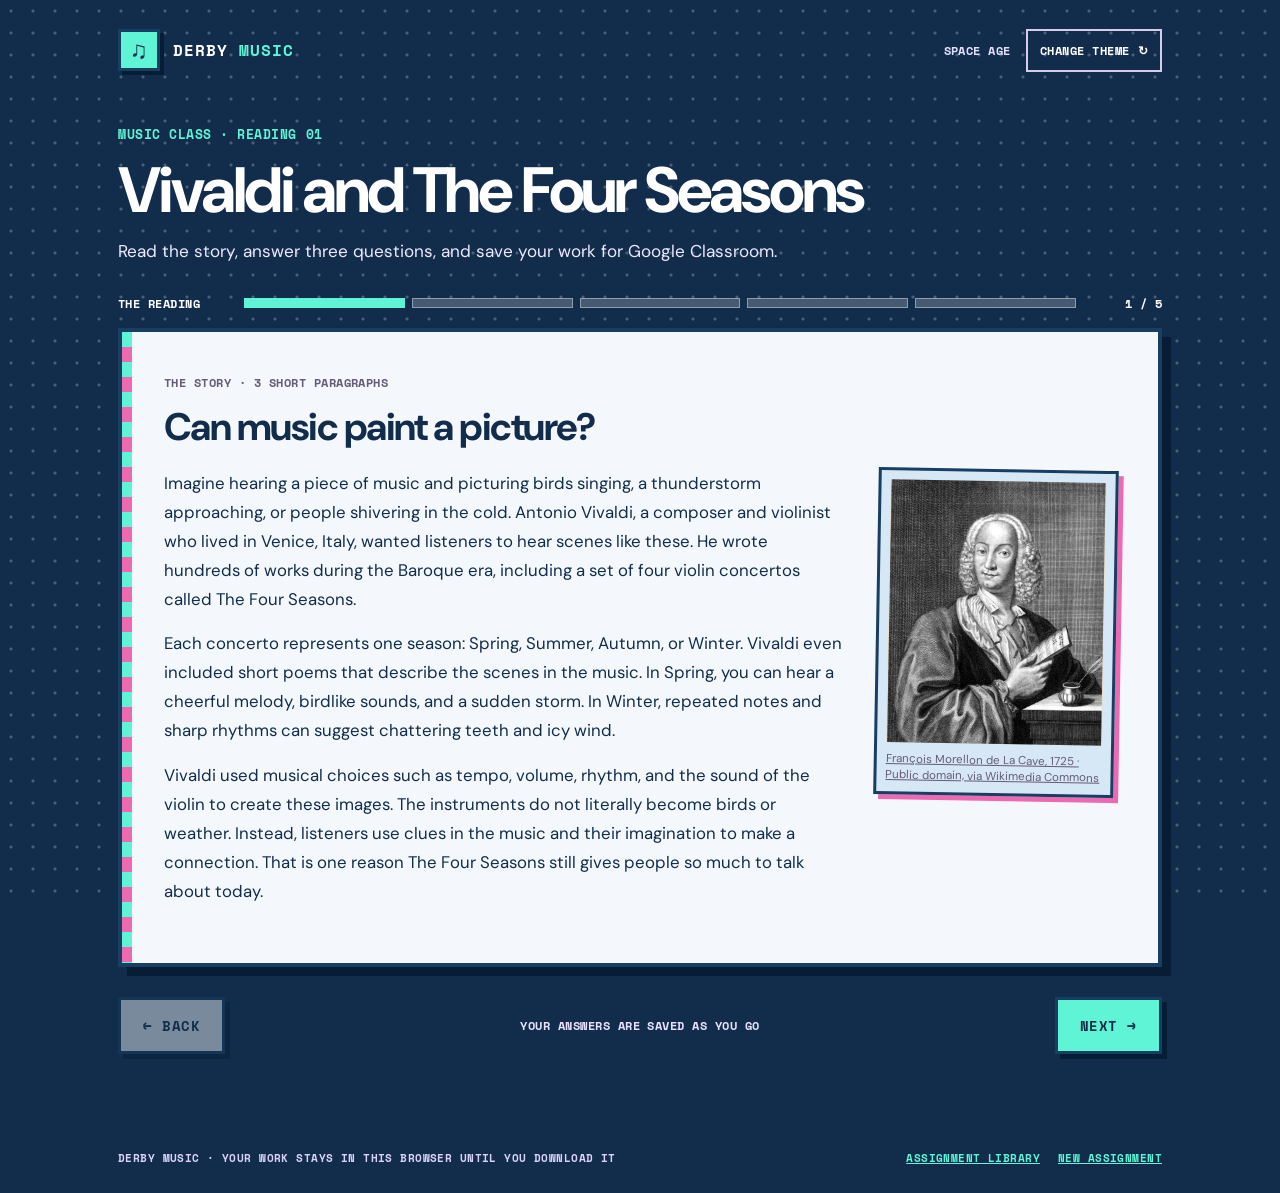
==== index.html @ b4097878 "Publish assignment: vivaldi-four-seasons" ====
<!doctype html>
<html lang="en">
<head>
  <meta charset="utf-8">
  <meta name="viewport" content="width=device-width,initial-scale=1">
  <meta name="theme-color" content="#24194f">
  <meta name="description" content="Read, respond, and download your completed music assignment.">
  <title>Vivaldi and The Four Seasons · Derby Music</title>
  <link rel="icon" type="image/svg+xml" href="data:image/svg+xml,%3Csvg xmlns='http://www.w3.org/2000/svg' viewBox='0 0 64 64'%3E%3Crect width='64' height='64' rx='12' fill='%2324194f'/%3E%3Cpath d='M37 12v31a9 9 0 1 1-5-8V18l20-5v22a9 9 0 1 1-5-8V8z' fill='%23ffd956'/%3E%3C/svg%3E">
  <link rel="stylesheet" href="style.css?v=20261005-3">
  <script src="assignment.js?v=1791205304197" defer></script>
  <script src="app.js?v=20261005-4" defer></script>
</head>
<body>
  <div class="pixel-sky" aria-hidden="true"></div>
  <div class="shell">
    <header class="topbar">
      <div class="brand"><span class="brand-mark" aria-hidden="true">♫</span><span>DERBY <b>MUSIC</b></span></div>
      <div class="top-actions"><span id="themeLabel" class="theme-label"></span><button id="themeButton" class="small-button" type="button" title="Change theme">CHANGE THEME <span aria-hidden="true">↻</span></button></div>
    </header>
    <main id="assignmentView">
      <div class="heading"><div class="kicker" id="eyebrow"></div><h1 id="title"></h1><p class="subhead">Read the story, answer three questions, and save your work for Google Classroom.</p></div>
      <div class="progress-wrap"><span id="stepLabel"></span><div class="segments" id="segments" aria-label="Assignment progress"></div><span id="stepCounter"></span></div>
      <section class="card" id="stage" aria-live="polite"></section>
      <nav class="navigation" aria-label="Assignment pages"><button id="backButton" type="button" class="nav-button secondary">← BACK</button><span class="nav-hint" id="navHint"></span><button id="nextButton" type="button" class="nav-button primary">NEXT →</button></nav>
      <p id="status" class="status" role="status"></p>
    </main>
    <section id="builderView" class="builder" hidden>
      <div class="heading"><div class="kicker">TEACHER BUILDER</div><h1>Make an assignment</h1><p class="subhead">Build it here, save a local draft anytime, or publish it permanently for a short Classroom-ready link.</p></div>
      <div class="builder-card"><label for="editor">Assignment content (JSON)</label><textarea id="editor" spellcheck="false"></textarea><p class="builder-help">Keep three reading paragraphs, one multiple-choice question with options, and two short-answer questions. For new images, use a direct HTTPS image URL and include credit and source.</p><div class="builder-actions"><button id="previewButton" class="nav-button primary" type="button">PREVIEW ASSIGNMENT</button><button id="publishButton" class="nav-button primary" type="button">PUBLISH PERMANENTLY</button><button id="saveButton" class="nav-button secondary" type="button">SAVE DRAFT</button><button id="copyButton" class="nav-button secondary" type="button">COPY DRAFT LINK</button><a class="nav-button secondary button-link" href="?library=1">VIEW LIBRARY</a></div><p id="builderStatus" class="status" role="status"></p></div>
    </section>
    <section id="libraryView" class="library" hidden>
      <div class="heading"><div class="kicker">TEACHER LIBRARY</div><h1>Music assignments</h1><p class="subhead">Open an assignment, copy its student link for Google Classroom, or use one as the starting point for a new assignment.</p></div>
      <div class="library-toolbar">
        <a class="nav-button primary button-link" href="?builder=1">+ NEW ASSIGNMENT</a>
        <button id="exportButton" class="nav-button secondary" type="button">EXPORT DRAFTS</button>
        <button id="importButton" class="nav-button secondary" type="button">IMPORT DRAFTS</button>
        <input id="importFile" type="file" accept="application/json,.json" hidden>
      </div>
      <div class="library-search-wrap"><label for="librarySearch">Find assignment</label><input id="librarySearch" class="library-search" type="search" placeholder="Search by title…" autocomplete="off"></div>
      <p id="libraryStatus" class="status" role="status"></p>
      <div id="libraryList" class="library-grid" aria-live="polite"></div>
      <p id="libraryEmpty" class="library-empty" hidden>No assignments match your search.</p>
    </section>
    <footer><span>DERBY MUSIC · YOUR WORK STAYS IN THIS BROWSER UNTIL YOU DOWNLOAD IT</span><div class="footer-links"><a id="libraryLink" href="?library=1">ASSIGNMENT LIBRARY</a><a id="teacherLink" href="?builder=1">NEW ASSIGNMENT</a></div></footer>
  </div>
</body>
</html>
---- style.css ----
@import url('https://fonts.googleapis.com/css2?family=DM+Sans:wght@400;500;600;700;800&family=Space+Mono:wght@400;700&display=swap');
:root{--ink:#211841;--paper:#fff9e8;--bg:#24194f;--accent:#ffd951;--accent2:#f36c8a;--edge:#211841;--soft:#efe7d1;--muted:#665c77;--shadow:#160e34;--pattern:radial-gradient(circle at 1px 1px,#ffffff17 1px,transparent 0);color-scheme:light}
*{box-sizing:border-box}html{font-size:16px}body{margin:0;background:var(--bg);color:var(--ink);font-family:'DM Sans',Arial,sans-serif;min-height:100vh;transition:background .3s}button,textarea,input{font:inherit}button{cursor:pointer}button:focus-visible,input:focus-visible,textarea:focus-visible,a:focus-visible{outline:3px solid var(--accent2);outline-offset:3px}button:disabled{cursor:not-allowed;opacity:.46}.pixel-sky{position:fixed;inset:0;pointer-events:none;background-image:var(--pattern);background-size:22px 22px;opacity:.7}.shell{position:relative;max-width:1100px;margin:auto;padding:0 28px}.topbar{min-height:100px;display:flex;align-items:center;justify-content:space-between;gap:20px;color:#fff}.brand{display:flex;align-items:center;gap:13px;font:700 1rem 'Space Mono',monospace;letter-spacing:.06em}.brand b{color:var(--accent)}.brand-mark{display:grid;place-items:center;width:42px;height:42px;background:var(--accent);border:3px solid var(--edge);box-shadow:4px 4px 0 var(--shadow);color:var(--ink);font:700 1.5rem Georgia,serif}.top-actions{display:flex;align-items:center;gap:15px}.theme-label,.small-button,.kicker,.progress-wrap,.nav-button,.nav-hint,.eyebrow-card,.question-number,footer,.builder label{font-family:'Space Mono',monospace;font-weight:700;letter-spacing:.04em}.theme-label{font-size:.78rem;text-transform:uppercase;color:#e4dffc}.small-button{background:transparent;border:2px solid #d5ccea;color:white;padding:10px 12px;font-size:.78rem;white-space:nowrap}.small-button:hover{background:#ffffff20}.heading{color:white;margin:24px 0 30px}.kicker{color:var(--accent);font-size:.82rem}.heading h1{font-size:clamp(2.15rem,5vw,4rem);line-height:1.08;letter-spacing:-.05em;max-width:950px;margin:12px 0 14px}.subhead{font-size:1.07rem;line-height:1.5;margin:0;color:#eee8ff;max-width:670px}.progress-wrap{display:grid;grid-template-columns:110px 1fr 70px;gap:16px;align-items:center;color:#fff;font-size:.75rem;margin-bottom:16px}.segments{display:flex;gap:7px}.segment{height:10px;flex:1;background:#ffffff38;border:1px solid #ffffff66}.segment.active{background:var(--accent);border-color:var(--accent)}#stepCounter{text-align:right}.card,.builder-card{background:var(--paper);border:4px solid var(--edge);box-shadow:9px 9px 0 var(--shadow);min-height:410px;padding:clamp(24px,4vw,42px);position:relative}.card:before{content:'';position:absolute;left:0;top:0;bottom:0;width:10px;background:repeating-linear-gradient(to bottom,var(--accent) 0 15px,var(--accent2) 15px 30px)}.eyebrow-card{font-size:.75rem;color:var(--muted);margin:0 0 14px}.card h2{font-size:clamp(1.65rem,3vw,2.55rem);letter-spacing:-.04em;line-height:1.15;margin:0 0 20px}.reading-layout{display:grid;grid-template-columns:minmax(0,1fr) 240px;gap:34px;align-items:start}.reading-copy p{font-size:1.05rem;line-height:1.72;margin:0 0 16px}.art-frame{margin:0;background:var(--soft);border:3px solid var(--edge);padding:9px;box-shadow:5px 5px 0 var(--accent2);transform:rotate(1deg)}.art-frame img{width:100%;height:263px;object-fit:contain;display:block;background:#e7dfce}.art-frame figcaption{font-size:.72rem;line-height:1.35;color:var(--muted);margin-top:9px}.art-frame a{color:inherit}.question-intro{font-size:1.08rem;color:var(--muted);margin:0 0 23px}.choices{display:grid;gap:12px}.choice{display:flex;align-items:center;gap:17px;min-height:62px;padding:12px 17px;background:#fff;border:2px solid var(--edge);box-shadow:4px 4px 0 #d8d0bd;cursor:pointer;font-size:1rem;line-height:1.45}.choice:hover{background:#fff8d9}.choice.selected{background:var(--accent);box-shadow:4px 4px 0 var(--edge)}.choice input{width:20px;height:20px;flex:none;accent-color:var(--ink)}.answer-label{display:block;font-weight:700;margin-bottom:13px}.answer-box,.name-box{width:100%;background:white;color:var(--ink);border:2px solid var(--edge);border-radius:0;padding:17px;font-size:1.05rem;line-height:1.5}.answer-box{min-height:180px;resize:vertical}.hint{font-size:.87rem;color:var(--muted);line-height:1.5}.navigation{display:flex;align-items:center;gap:16px;justify-content:space-between;margin:30px 0 0}.nav-button{font-size:.9rem;padding:15px 22px;min-height:54px;border:3px solid var(--edge);box-shadow:5px 5px 0 var(--shadow);transition:transform .12s,box-shadow .12s}.nav-button:not(:disabled):hover{transform:translate(2px,2px);box-shadow:3px 3px 0 var(--shadow)}.nav-button.primary{background:var(--accent);color:var(--ink)}.nav-button.secondary{background:var(--paper);color:var(--ink)}.nav-hint{font-size:.75rem;color:#e9e1ff;text-align:center}.status{min-height:25px;color:#fff2a8;font-weight:700;margin:15px 0 0}.finish-grid{display:grid;grid-template-columns:1fr 1fr;gap:15px;margin:24px 0}.finish-grid>div{border:2px solid var(--edge);background:#fff;padding:18px}.finish-grid b{font-family:'Space Mono',monospace;font-size:.75rem}.finish-grid p{margin:8px 0 0;line-height:1.5}.name-box{max-width:500px}.success{background:#d9f5bc;border:2px solid var(--edge);padding:14px 16px;margin-top:20px;font-weight:700}.builder-card{min-height:0}.builder label{display:block;margin-bottom:12px}.builder textarea{width:100%;min-height:520px;padding:18px;border:2px solid var(--edge);background:#fff;font:400 .89rem/1.5 'Space Mono',monospace;resize:vertical}.builder-help{line-height:1.5}.builder-actions{display:flex;flex-wrap:wrap;gap:14px}.builder .status{color:#8c2250}.button-link{text-decoration:none;display:inline-flex;align-items:center;justify-content:center}.library-toolbar{display:flex;justify-content:flex-end;flex-wrap:wrap;gap:10px;margin:-10px 0 18px}.library-search-wrap{max-width:520px;margin:0 0 20px}.library-search-wrap label{display:block;color:#fff;font:700 .72rem 'Space Mono',monospace;letter-spacing:.05em;margin-bottom:8px}.library-search{width:100%;background:#fff;color:var(--ink);border:3px solid var(--edge);padding:13px 15px;font-size:1rem;box-shadow:4px 4px 0 var(--shadow)}.library #libraryStatus{color:#fff2a8;text-align:right}.library-grid{display:grid;grid-template-columns:repeat(2,minmax(0,1fr));gap:18px}.library-card{background:var(--paper);border:3px solid var(--edge);box-shadow:7px 7px 0 var(--shadow);padding:22px;min-height:190px;display:flex;flex-direction:column}.library-card h2{font-size:1.35rem;line-height:1.15;margin:10px 0 24px;letter-spacing:-.025em}.library-meta{font:700 .69rem 'Space Mono',monospace;letter-spacing:.07em;color:var(--muted)}.library-actions{display:flex;flex-wrap:wrap;gap:9px;margin-top:auto}.library-button{appearance:none;text-decoration:none;background:#fff;color:var(--ink);border:2px solid var(--edge);padding:9px 11px;font:700 .7rem 'Space Mono',monospace;box-shadow:3px 3px 0 var(--shadow)}.library-button.primary{background:var(--accent)}.library-button.danger{color:#8c2250}.library-button:hover{transform:translate(1px,1px);box-shadow:2px 2px 0 var(--shadow)}.library-empty{color:#fff;margin-top:24px}.footer-links{display:flex;gap:18px;flex-wrap:wrap}footer{display:flex;justify-content:space-between;gap:24px;color:#dbd2fa;font-size:.67rem;line-height:1.5;margin:56px 0 26px}footer a{color:var(--accent)}
body[data-theme="notebook"]{--bg:#126b79;--paper:#fffef2;--ink:#164354;--accent:#ffdb65;--accent2:#ee6771;--edge:#174958;--soft:#d8edf0;--shadow:#063d4a;--pattern:repeating-linear-gradient(0deg,transparent 0 27px,#ffffff16 28px 29px)}
body[data-theme="retro"]{--bg:#aa3c20;--paper:#fff1c6;--ink:#442b17;--accent:#f9c34a;--accent2:#7c8a38;--edge:#4b2a1a;--soft:#e9cfa1;--shadow:#632411;--pattern:radial-gradient(circle,#ffffff16 2px,transparent 3px)}
body[data-theme="space"]{--bg:#122d4c;--paper:#f4f8fc;--ink:#122d4c;--accent:#5ff4d5;--accent2:#ed69b2;--edge:#183f62;--soft:#d6e7f5;--shadow:#071d35;--pattern:radial-gradient(circle,#ffffff58 1px,transparent 2px)}
body[data-theme="jazz"]{--bg:#242443;--paper:#faf1db;--ink:#252341;--accent:#f4b52f;--accent2:#e45d4f;--edge:#252341;--soft:#e7d4ae;--shadow:#131329;--pattern:linear-gradient(45deg,transparent 48%,#ffffff10 49%,#ffffff10 51%,transparent 52%)}
@media(max-width:720px){.library-grid{grid-template-columns:1fr}.library-toolbar{justify-content:stretch}.library-toolbar .nav-button{width:100%}.library-search-wrap{max-width:none}.shell{padding:0 17px}.topbar{min-height:76px}.theme-label{display:none}.brand{font-size:.79rem}.brand-mark{width:36px;height:36px}.small-button{font-size:.67rem;padding:9px}.heading{margin:18px 0 25px}.progress-wrap{grid-template-columns:76px 1fr 44px;gap:10px;font-size:.65rem}.card{min-height:0;padding:25px 22px 28px}.reading-layout{grid-template-columns:1fr}.art-frame{max-width:280px;margin:0 auto}.navigation{gap:7px}.nav-button{font-size:.73rem;padding:12px;min-height:50px}.nav-hint{display:none}.finish-grid{grid-template-columns:1fr}footer{flex-direction:column;gap:14px}}
@media(prefers-reduced-motion:reduce){*{transition:none!important;scroll-behavior:auto!important}}
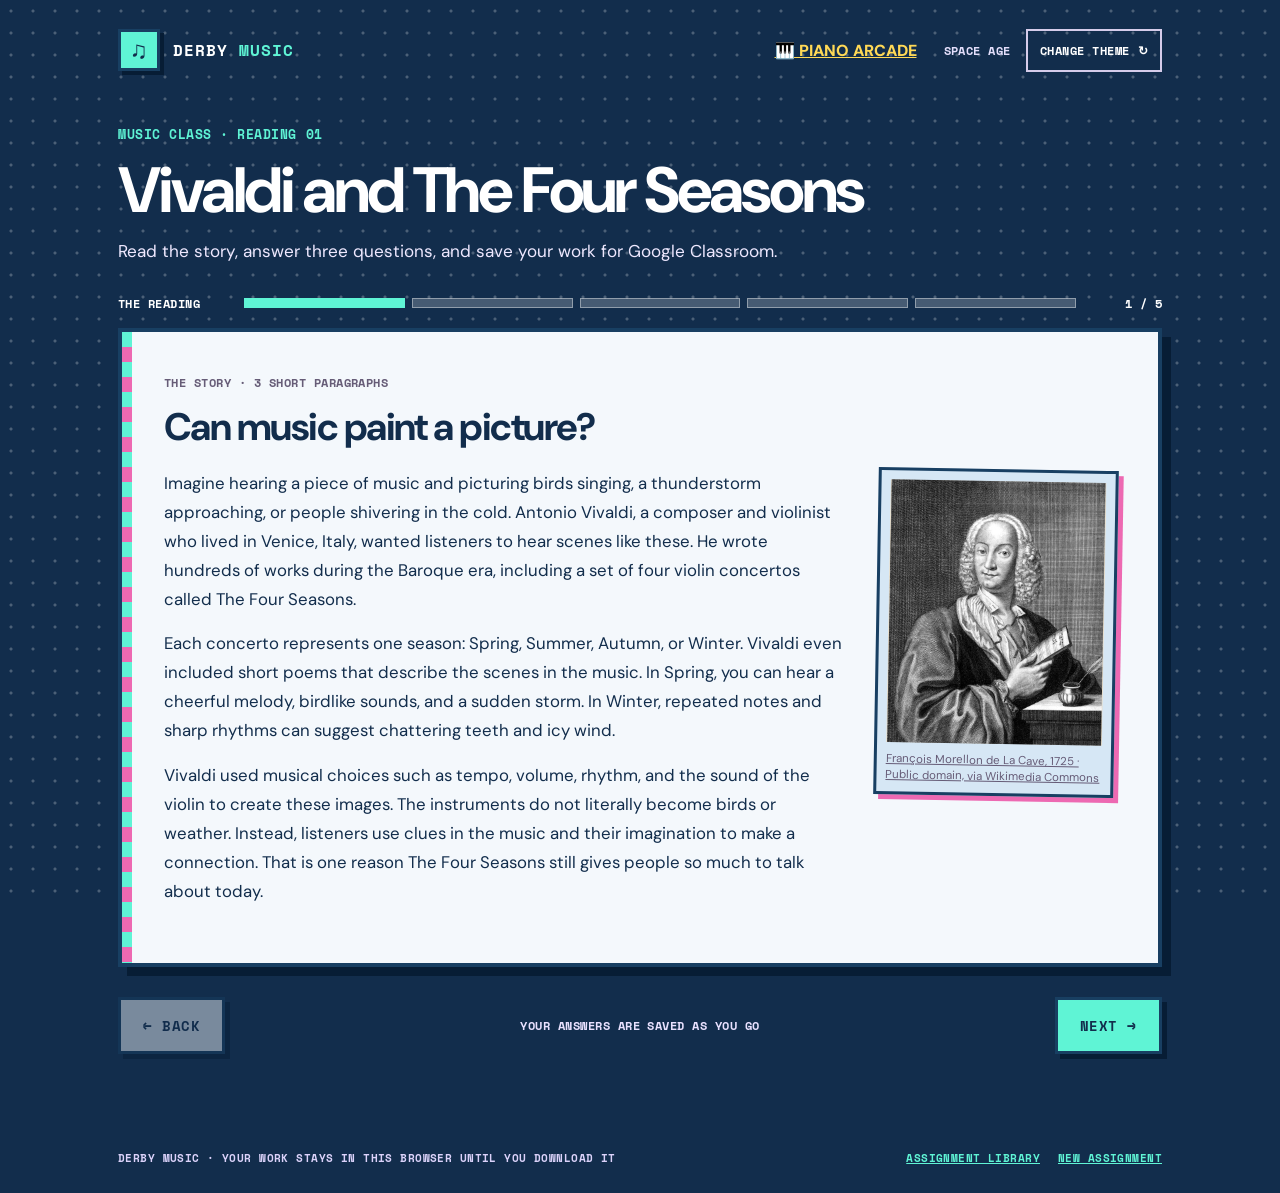
==== commit 843a518b: "Link Nursery Rhyme Piano Arcade from music assignments home" ====
--- a/index.html
+++ b/index.html
@@ -7,16 +7,17 @@
   <meta name="description" content="Read, respond, and download your completed music assignment.">
   <title>Vivaldi and The Four Seasons · Derby Music</title>
   <link rel="icon" type="image/svg+xml" href="data:image/svg+xml,%3Csvg xmlns='http://www.w3.org/2000/svg' viewBox='0 0 64 64'%3E%3Crect width='64' height='64' rx='12' fill='%2324194f'/%3E%3Cpath d='M37 12v31a9 9 0 1 1-5-8V18l20-5v22a9 9 0 1 1-5-8V8z' fill='%23ffd956'/%3E%3C/svg%3E">
-  <link rel="stylesheet" href="style.css?v=20261005-3">
-  <script src="assignment.js?v=1791205304197" defer></script>
-  <script src="app.js?v=20261005-4" defer></script>
+  <link rel="stylesheet" href="style.css?v=20261028-coco-skull">
+  <script src="assignment.js?v=20261028-coco-skull" defer></script>
+  <script src="coloring.js?v=20261028-coco-skull" defer></script>
+  <script src="app.js?v=20261028-coco-skull" defer></script>
 </head>
 <body>
   <div class="pixel-sky" aria-hidden="true"></div>
   <div class="shell">
     <header class="topbar">
       <div class="brand"><span class="brand-mark" aria-hidden="true">♫</span><span>DERBY <b>MUSIC</b></span></div>
-      <div class="top-actions"><span id="themeLabel" class="theme-label"></span><button id="themeButton" class="small-button" type="button" title="Change theme">CHANGE THEME <span aria-hidden="true">↻</span></button></div>
+      <div class="top-actions"><a href="nursery-piano.html" style="color:#ffd956;font-weight:800;margin-right:12px">🎹 PIANO ARCADE</a><span id="themeLabel" class="theme-label"></span><button id="themeButton" class="small-button" type="button" title="Change theme">CHANGE THEME <span aria-hidden="true">↻</span></button></div>
     </header>
     <main id="assignmentView">
       <div class="heading"><div class="kicker" id="eyebrow"></div><h1 id="title"></h1><p class="subhead">Read the story, answer three questions, and save your work for Google Classroom.</p></div>
@@ -44,5 +45,7 @@
     </section>
     <footer><span>DERBY MUSIC · YOUR WORK STAYS IN THIS BROWSER UNTIL YOU DOWNLOAD IT</span><div class="footer-links"><a id="libraryLink" href="?library=1">ASSIGNMENT LIBRARY</a><a id="teacherLink" href="?builder=1">NEW ASSIGNMENT</a></div></footer>
   </div>
+  <script src="https://jasonatkinson123-sketch.github.io/band-tools-dashboard/five-minute-timer.js?v=20261008-3"></script>
+  <script src="https://jasonatkinson123-sketch.github.io/band-tools-dashboard/seat-announcement.js?v=20261008-1"></script>
 </body>
 </html>
--- a/style.css
+++ b/style.css
@@ -7,3 +7,21 @@
 body[data-theme="jazz"]{--bg:#242443;--paper:#faf1db;--ink:#252341;--accent:#f4b52f;--accent2:#e45d4f;--edge:#252341;--soft:#e7d4ae;--shadow:#131329;--pattern:linear-gradient(45deg,transparent 48%,#ffffff10 49%,#ffffff10 51%,transparent 52%)}
 @media(max-width:720px){.library-grid{grid-template-columns:1fr}.library-toolbar{justify-content:stretch}.library-toolbar .nav-button{width:100%}.library-search-wrap{max-width:none}.shell{padding:0 17px}.topbar{min-height:76px}.theme-label{display:none}.brand{font-size:.79rem}.brand-mark{width:36px;height:36px}.small-button{font-size:.67rem;padding:9px}.heading{margin:18px 0 25px}.progress-wrap{grid-template-columns:76px 1fr 44px;gap:10px;font-size:.65rem}.card{min-height:0;padding:25px 22px 28px}.reading-layout{grid-template-columns:1fr}.art-frame{max-width:280px;margin:0 auto}.navigation{gap:7px}.nav-button{font-size:.73rem;padding:12px;min-height:50px}.nav-hint{display:none}.finish-grid{grid-template-columns:1fr}footer{flex-direction:column;gap:14px}}
 @media(prefers-reduced-motion:reduce){*{transition:none!important;scroll-behavior:auto!important}}
+
+/* Integrated sugar-skull paint-by-numbers activity */
+.coloring-panel{display:grid;grid-template-columns:minmax(0,1.35fr) minmax(210px,.85fr);gap:26px;align-items:start}
+.coloring-art-wrap{min-width:0;max-width:520px;border:3px solid var(--edge);background:#fffaf0;padding:8px;box-shadow:5px 5px 0 var(--soft)}
+.skull-art{display:block;width:100%;height:auto;max-height:590px}
+.skull-art [data-region]{outline:none}
+.skull-art [data-region]:focus-visible > g{stroke:#1f70a7;stroke-width:5}
+.coloring-controls{min-width:0}
+.coloring-controls>p:first-child{font-size:1rem;line-height:1.6;margin:0 0 24px}
+.coloring-controls h3{font:700 1rem 'Space Mono',monospace;letter-spacing:.02em;margin:0 0 14px}
+.color-palette{display:grid;grid-template-columns:1fr;gap:10px}
+.palette-choice{display:flex;align-items:center;gap:12px;min-height:48px;border:2px solid var(--edge);background:#fffefa;color:var(--ink);font-weight:800;text-align:left;padding:8px 10px;border-radius:0}
+.palette-choice::before{content:'';display:inline-block;background:var(--swatch);width:30px;height:30px;flex:none;border:2px solid #30233f}
+.palette-choice.selected{background:#f2e6ff;box-shadow:4px 4px 0 var(--ink);outline:3px solid var(--accent2);outline-offset:1px}
+.coloring-count{font:700 .86rem 'Space Mono',monospace;margin:26px 0 8px}
+.coloring-message{min-height:3.4em;line-height:1.5;font-weight:650;margin:10px 0 22px}
+@media(max-width:760px){.coloring-panel{grid-template-columns:1fr;gap:20px}.coloring-art-wrap{margin:0 auto;width:100%;max-width:460px}.color-palette{grid-template-columns:repeat(2,minmax(0,1fr))}.palette-choice{font-size:.86rem}}
+@media(max-width:420px){.color-palette{grid-template-columns:1fr}}
